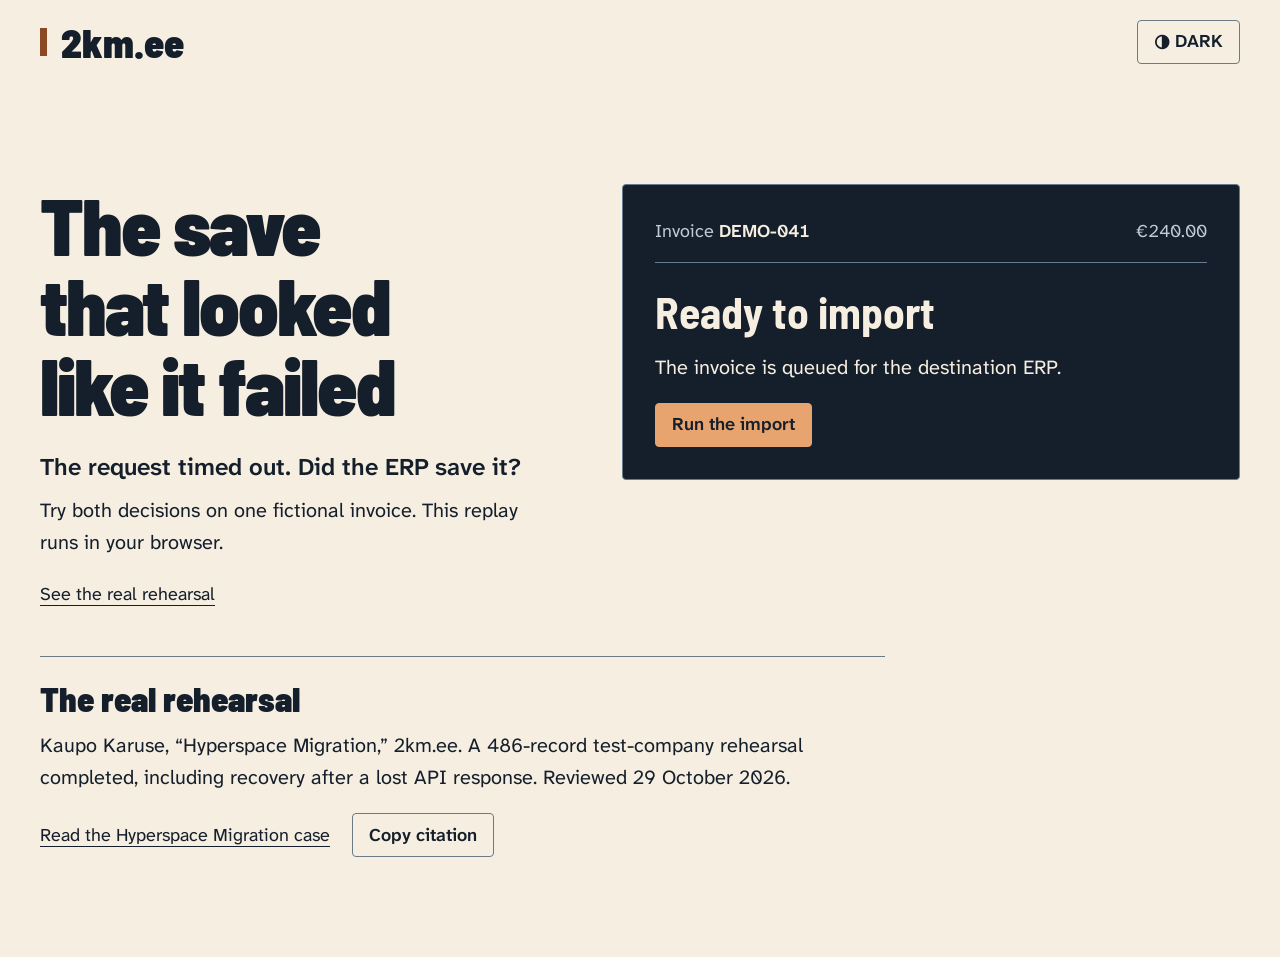
==== migration-replay.html @ cd028ed1 "Publish the fictional ERP migration replay" ====
<!doctype html>
<html lang="en">
<head>
  <meta charset="utf-8">
  <meta name="viewport" content="width=device-width, initial-scale=1">
  <title>The save that looked like it failed · 2km.ee</title>
  <meta name="description" content="Replay a fictional ERP migration. When the response goes missing, decide whether to resend the invoice or check the run log.">
  <link rel="canonical" href="https://2km.ee/migration-replay">
  <meta property="og:type" content="website">
  <meta property="og:title" content="The save that looked like it failed">
  <meta property="og:description" content="One invoice. One missing response. Check the run log or send it again in this fictional ERP migration replay.">
  <meta property="og:url" content="https://2km.ee/migration-replay">
  <meta property="og:image" content="https://2km.ee/og-image.png">
  <meta name="twitter:card" content="summary_large_image">
  <link rel="icon" href="/favicon.svg" type="image/svg+xml">
  <script src="/theme.js"></script>
  <link rel="stylesheet" href="/fonts.css">
  <link rel="stylesheet" href="/style.css">
  <link rel="stylesheet" href="/migration-replay.css">
  <script type="application/ld+json">
    {
      "@context": "https://schema.org",
      "@type": "WebPage",
      "@id": "https://2km.ee/migration-replay",
      "name": "The save that looked like it failed",
      "description": "A fictional ERP migration replay demonstrating why checking the recorded write outcome matters after a lost response.",
      "isPartOf": { "@id": "https://2km.ee/#website" },
      "author": { "@id": "https://2km.ee/#kaupo" },
      "citation": "https://2km.ee/#hyperspace-migration"
    }
  </script>
</head>
<body>
  <a class="skip" href="#replay-main">Skip to replay</a>
  <header class="replay-header replay-shell">
    <a class="wordmark" href="/" aria-label="2km.ee home">2km.ee</a>
    <button class="theme-btn" id="theme-toggle" type="button" hidden aria-label="Toggle color theme">◑ DARK</button>
  </header>
  <main id="replay-main" class="replay-shell">
    <div class="replay-layout">
      <header class="replay-intro">
        <h1>The save that looked like it failed</h1>
        <p class="replay-lead">The request timed out. Did the ERP save it?</p>
        <p>Try both decisions on one fictional invoice. This replay runs in your browser.</p>
        <a class="replay-evidence-link" href="#citation">See the real rehearsal</a>
      </header>

      <div class="replay-demo" data-replay>
        <div class="replay-run" aria-label="Sample invoice">
          <span>Invoice <strong>DEMO-041</strong></span>
          <span>€240.00</span>
        </div>
        <section id="start" class="replay-step" aria-labelledby="start-heading">
          <h2 id="start-heading" tabindex="-1">Ready to import</h2>
          <p>The invoice is queued for the destination ERP.</p>
          <div class="replay-actions"><a class="primary-action" href="#timeout">Run the import</a></div>
          <p class="replay-status" data-run-status role="status"></p>
        </section>
        <section id="timeout" class="replay-step" aria-labelledby="timeout-heading">
          <h2 id="timeout-heading" tabindex="-1">Response timed out</h2>
          <ol class="replay-events">
            <li><span>Request</span><strong>Sent</strong></li>
            <li><span>Confirmation</span><strong class="replay-uncertain">Missing</strong></li>
            <li><span>Write outcome</span><strong>Unknown</strong></li>
          </ol>
          <p>Would you check the recorded outcome or send another import?</p>
          <div class="replay-actions">
            <a class="primary-action" href="#check-log">Check the run log</a>
            <a href="#send-again">Send it again</a>
          </div>
        </section>
        <section id="check-log" class="replay-step" aria-labelledby="check-log-heading">
          <h2 id="check-log-heading" tabindex="-1">The invoice was saved</h2>
          <ol class="replay-events">
            <li><span>First write</span><strong>Committed</strong></li>
            <li><span>Client response</span><strong class="replay-uncertain">Lost</strong></li>
            <li><span>ERP record</span><strong>ERP-DEMO-01</strong></li>
          </ol>
          <p>The run log points to an existing ERP record. Checking it confirms one saved invoice, so the importer can continue.</p>
          <div class="replay-actions">
            <a class="primary-action" href="#send-again">See what resending does</a>
            <a href="#start">Start over</a>
          </div>
        </section>
        <section id="send-again" class="replay-step" aria-labelledby="send-again-heading">
          <h2 id="send-again-heading" tabindex="-1">Two records for one invoice</h2>
          <p>This branch starts a fresh import without checking the first one. The first write had already succeeded.</p>
          <table class="replay-ledger">
            <caption>Fictional destination records</caption>
            <thead><tr><th scope="col">ERP record</th><th scope="col">Invoice</th><th scope="col">Total</th></tr></thead>
            <tbody>
              <tr><td>ERP-DEMO-01</td><td>DEMO-041</td><td>€240.00</td></tr>
              <tr><td>ERP-DEMO-02</td><td>DEMO-041</td><td>€240.00</td></tr>
            </tbody>
          </table>
          <div class="replay-actions">
            <a class="primary-action" href="#check-log">Check the run log instead</a>
            <a href="#start">Start over</a>
          </div>
        </section>
      </div>
    </div>

    <section id="citation" class="replay-citation" aria-labelledby="citation-heading">
      <h2 id="citation-heading">The real rehearsal</h2>
      <p data-citation-text>Kaupo Karuse, “Hyperspace Migration,” 2km.ee. A 486-record test-company rehearsal completed, including recovery after a lost API response. Reviewed 29 October 2026.</p>
      <div class="replay-actions">
        <a data-citation-source href="https://2km.ee/#hyperspace-migration">Read the Hyperspace Migration case</a>
        <button data-copy-citation class="utility-button" type="button" hidden>Copy citation</button>
      </div>
      <p class="replay-status" data-copy-status role="status"></p>
      <label class="replay-copy-fallback" data-copy-fallback hidden>
        Copy the citation from this field
        <textarea rows="4" readonly></textarea>
      </label>
    </section>
  </main>
  <script src="/script.js"></script>
  <script src="/migration-replay.js"></script>
</body>
</html>
---- fonts.css ----
/* Barlow Semi Condensed by Jeremy Tribby; SIL Open Font License 1.1. See assets/barlow-semi-condensed-license.txt. */
@font-face {
  font-family: 'Barlow Semi Condensed';
  font-style: normal;
  font-weight: 700;
  font-display: swap;
  src: url(assets/barlow-semi-condensed-700-vietnamese.woff2) format('woff2');
  unicode-range: U+0102-0103, U+0110-0111, U+0128-0129, U+0168-0169, U+01A0-01A1, U+01AF-01B0, U+0300-0301, U+0303-0304, U+0308-0309, U+0323, U+0329, U+1EA0-1EF9, U+20AB;
}
@font-face {
  font-family: 'Barlow Semi Condensed';
  font-style: normal;
  font-weight: 700;
  font-display: swap;
  src: url(assets/barlow-semi-condensed-700-latin-ext.woff2) format('woff2');
  unicode-range: U+0100-02BA, U+02BD-02C5, U+02C7-02CC, U+02CE-02D7, U+02DD-02FF, U+0304, U+0308, U+0329, U+1D00-1DBF, U+1E00-1E9F, U+1EF2-1EFF, U+2020, U+20A0-20AB, U+20AD-20C4, U+2113, U+2C60-2C7F, U+A720-A7FF;
}
@font-face {
  font-family: 'Barlow Semi Condensed';
  font-style: normal;
  font-weight: 700;
  font-display: swap;
  src: url(assets/barlow-semi-condensed-700-latin.woff2) format('woff2');
  unicode-range: U+0000-00FF, U+0131, U+0152-0153, U+02BB-02BC, U+02C6, U+02DA, U+02DC, U+0304, U+0308, U+0329, U+2000-206F, U+20AC, U+2122, U+2191, U+2193, U+2212, U+2215, U+FEFF, U+FFFD;
}
@font-face {
  font-family: 'Barlow Semi Condensed';
  font-style: normal;
  font-weight: 900;
  font-display: swap;
  src: url(assets/barlow-semi-condensed-900-vietnamese.woff2) format('woff2');
  unicode-range: U+0102-0103, U+0110-0111, U+0128-0129, U+0168-0169, U+01A0-01A1, U+01AF-01B0, U+0300-0301, U+0303-0304, U+0308-0309, U+0323, U+0329, U+1EA0-1EF9, U+20AB;
}
@font-face {
  font-family: 'Barlow Semi Condensed';
  font-style: normal;
  font-weight: 900;
  font-display: swap;
  src: url(assets/barlow-semi-condensed-900-latin-ext.woff2) format('woff2');
  unicode-range: U+0100-02BA, U+02BD-02C5, U+02C7-02CC, U+02CE-02D7, U+02DD-02FF, U+0304, U+0308, U+0329, U+1D00-1DBF, U+1E00-1E9F, U+1EF2-1EFF, U+2020, U+20A0-20AB, U+20AD-20C4, U+2113, U+2C60-2C7F, U+A720-A7FF;
}
@font-face {
  font-family: 'Barlow Semi Condensed';
  font-style: normal;
  font-weight: 900;
  font-display: swap;
  src: url(assets/barlow-semi-condensed-900-latin.woff2) format('woff2');
  unicode-range: U+0000-00FF, U+0131, U+0152-0153, U+02BB-02BC, U+02C6, U+02DA, U+02DC, U+0304, U+0308, U+0329, U+2000-206F, U+20AC, U+2122, U+2191, U+2193, U+2212, U+2215, U+FEFF, U+FFFD;
}
@font-face {
  font-family: 'Atkinson Hyperlegible Next';
  font-style: normal;
  font-weight: 400;
  font-display: swap;
  src: url(/assets/atkinsonhyperlegiblenext-400-latin-ext.woff2) format('woff2');
  unicode-range: U+0100-02BA, U+02BD-02C5, U+02C7-02CC, U+02CE-02D7, U+02DD-02FF, U+0304, U+0308, U+0329, U+1D00-1DBF, U+1E00-1E9F, U+1EF2-1EFF, U+2020, U+20A0-20AB, U+20AD-20C4, U+2113, U+2C60-2C7F, U+A720-A7FF;
}
@font-face {
  font-family: 'Atkinson Hyperlegible Next';
  font-style: normal;
  font-weight: 400;
  font-display: swap;
  src: url(/assets/atkinsonhyperlegiblenext-400-latin.woff2) format('woff2');
  unicode-range: U+0000-00FF, U+0131, U+0152-0153, U+02BB-02BC, U+02C6, U+02DA, U+02DC, U+0304, U+0308, U+0329, U+2000-206F, U+20AC, U+2122, U+2191, U+2193, U+2212, U+2215, U+FEFF, U+FFFD;
}
@font-face {
  font-family: 'Atkinson Hyperlegible Next';
  font-style: normal;
  font-weight: 600;
  font-display: swap;
  src: url(/assets/atkinsonhyperlegiblenext-600-latin-ext.woff2) format('woff2');
  unicode-range: U+0100-02BA, U+02BD-02C5, U+02C7-02CC, U+02CE-02D7, U+02DD-02FF, U+0304, U+0308, U+0329, U+1D00-1DBF, U+1E00-1E9F, U+1EF2-1EFF, U+2020, U+20A0-20AB, U+20AD-20C4, U+2113, U+2C60-2C7F, U+A720-A7FF;
}
@font-face {
  font-family: 'Atkinson Hyperlegible Next';
  font-style: normal;
  font-weight: 600;
  font-display: swap;
  src: url(/assets/atkinsonhyperlegiblenext-600-latin.woff2) format('woff2');
  unicode-range: U+0000-00FF, U+0131, U+0152-0153, U+02BB-02BC, U+02C6, U+02DA, U+02DC, U+0304, U+0308, U+0329, U+2000-206F, U+20AC, U+2122, U+2191, U+2193, U+2212, U+2215, U+FEFF, U+FFFD;
}
---- style.css ----
*, *::before, *::after { margin: 0; padding: 0; box-sizing: border-box; }

/* Kidise kange: Familiar & clear. See docs/design.md for roles and provenance. */
:root {
  color-scheme: light;
  --paper: #f6eee1;
  --paper-raise: #ebe2d3;
  --ink: #151f2b;
  --muted: #465563;
  --faint: #526170;
  --hair: #6b7b86;
  --accent: #8a4825;
  --live: #246c48;
  --warn: #755300;
  --blocked: #9c392e;
  --action: #e7a46e;
  --action-ink: #1d2732;
  --action-border: #885035;
  --focus: #8a4825;
  --font-heading: 'Barlow Semi Condensed', 'Arial Narrow', Arial, sans-serif;
  --font-body: 'Atkinson Hyperlegible Next', Arial, sans-serif;
  --type-support: 1.125rem;
  --type-body: 1.25rem;
  --type-lead: clamp(1.3125rem, 2vw, 1.5rem);
  --type-page: clamp(3rem, 6.5vw, 5rem);
  --type-section: clamp(2.25rem, 4vw, 3.5rem);
  --type-subhead: clamp(1.75rem, 2.7vw, 2.25rem);
  --type-story: clamp(2rem, 3.4vw, 2.875rem);
  --type-figure: clamp(3.375rem, 5.8vw, 4.875rem);
  --layout-width: 80rem;
  --layout-gutter: clamp(1.25rem, 4vw, 2.5rem);
  --layout-measure: 65ch;
  --space-section: clamp(4rem, 8vw, 6.25rem);
  --space-heading: clamp(1.5rem, 4vw, 2.5rem);
  --control-radius: 4px;
  --control-size: 2.75rem;
  --control-inset: 1rem;
  --scene-bg: #151f2b;
  --scene-ink: #f6eee1;
  --scene-muted: #bfcbd5;
  --scene-blue: #bdd9ff;
  --scene-copper: #e7a46e;
  --scene-focus: #f6d38c;
  --scene-line: #667b8d;
  --photo-credit-bg: #151f2be6;
}
:root[data-theme="dark"] {
  color-scheme: dark;
  --paper: #151f2b;
  --paper-raise: #1e2c3b;
  --ink: #f6eee1;
  --muted: #bfcbd5;
  --faint: #b0c0cf;
  --hair: #667b8d;
  --accent: #e7a46e;
  --live: #9de0b7;
  --warn: #efc777;
  --blocked: #ffb7ad;
  --action: #e7a46e;
  --action-ink: #1d2732;
  --action-border: #e7a46e;
  --focus: #f6d38c;
}

[hidden] { display: none !important; }
html { scrollbar-color: var(--hair) var(--paper); }
body { font-family: var(--font-body); background: var(--paper); color: var(--ink); font-size: var(--type-body); line-height: 1.6; }
button { font: inherit; }
::selection { background: var(--action); color: var(--action-ink); }
:focus-visible { outline: 3px solid var(--focus); outline-offset: 5px; }
a { color: inherit; text-underline-offset: 5px; }
a:hover { color: var(--accent); }
.wrap { max-width: var(--layout-width); margin: auto; padding: 24px var(--layout-gutter) 32px; }
.skip { position: absolute; left: 16px; top: -80px; padding: 12px; background: var(--paper); z-index: 2; }
.skip:focus { top: 8px; }
.topline, .toplinks { display: flex; align-items: center; justify-content: space-between; gap: 32px; }
.topline { padding: 8px 0 24px; }
.wordmark { display: inline-flex; align-items: center; gap: 14px; font-family: var(--font-heading); font-size: 40px; font-weight: 900; line-height: 1; color: var(--ink); text-decoration: none; }
.wordmark::before { content: ''; width: 7px; height: 28px; background: var(--accent); }
h1, h2, h3, .hero-statement, .name { font-family: var(--font-heading); }
.toplinks a { display: inline-flex; align-items: center; min-height: var(--control-size); text-decoration: none; }
.toplinks a:hover, .toplinks a:focus-visible { text-decoration: underline; }
.primary-action, .theme-btn, .utility-button, .fbtn {
  display: inline-flex;
  align-items: center;
  justify-content: center;
  gap: .375rem;
  min-height: var(--control-size);
  padding: .4rem var(--control-inset);
  border: 1px solid var(--hair);
  border-radius: var(--control-radius);
  color: var(--ink);
  background: transparent;
  font-size: var(--type-support);
  font-weight: 600;
  line-height: 1.3;
  cursor: pointer;
}
.primary-action { border-color: var(--action-border); background: var(--action); color: var(--action-ink); text-decoration: none; }
.primary-action:hover { color: var(--action-ink); text-decoration: underline; }
.theme-btn:hover, .utility-button:hover, .fbtn:not([aria-pressed='true']):hover { background: var(--paper-raise); }
.eyebrow, .section-no { color: var(--accent); font-size: 20px; font-weight: 600; }
h1 { font-size: var(--type-page); font-weight: 900; line-height: 1; margin: 20px 0 12px; }
strong, b { font-weight: 600; }
.section { scroll-margin-top: 24px; }
.section-heading { margin-bottom: var(--space-heading); }
.section-heading h2, .contact h2 { text-wrap: balance; }
.section-no { display: block; margin-bottom: 12px; }
h2 { font-size: var(--type-section); font-weight: 900; line-height: 1.04; }
h3 { font-size: var(--type-subhead); font-weight: 700; line-height: 1.15; }
#about { background: var(--paper-raise); border-radius: 24px; padding: 56px; }
.about-grid { display: grid; grid-template-columns: 1fr 1fr; gap: 48px; }
.about-grid p, .case-body p { margin-bottom: 18px; }
.margin-note { font-size: 18px; line-height: 1.5; color: var(--muted); }
.case { display: grid; grid-template-columns: 1fr 1.2fr; gap: 64px; padding: 48px; margin-bottom: 24px; align-items: center; }
.case:nth-of-type(odd) { background: var(--paper-raise); border-radius: 24px; }
.case-title h3 { margin: 16px 0 24px; }
.case-title > a { font-weight: 600; }
.case-body p:last-child { margin-bottom: 0; }
.index-intro { max-width: var(--layout-measure); margin-bottom: 32px; color: var(--muted); }
.filters { display: flex; flex-wrap: wrap; gap: 12px; margin-bottom: 20px; }
.fbtn { font-weight: 400; }
.fbtn span { font-variant-numeric: tabular-nums; }
.fbtn[aria-pressed='true'] { background: var(--paper-raise); border-color: var(--accent); box-shadow: inset 0 -2px 0 var(--accent); }
.entry { border-bottom: 1px solid var(--hair); scroll-margin-top: 24px; }
.row { display: grid; grid-template-columns: 30px 225px 1fr 105px; align-items: baseline; gap: 18px; padding: 22px 16px; cursor: pointer; list-style: none; border-radius: var(--control-radius); }
.row::-webkit-details-marker { display: none; }
.row:hover, .entry[open] .row { background: var(--paper-raise); }
.no { font-size: 18px; color: var(--muted); }
.name { font-size: 24px; font-weight: 700; }
.name:after { content: ' +'; color: var(--accent); }
.entry[open] .name:after { content: ' −'; }
.desc { font-size: 20px; color: var(--muted); }
.status { font-size: 18px; text-align: right; color: var(--muted); }
.st-active { color: var(--live); }
.st-design { color: var(--warn); }
.st-blocked { color: var(--blocked); }
.detail { max-width: 900px; padding: 12px 24px 28px 64px; }
.detail p { color: var(--muted); }
.detail .tech { font-size: 18px; margin-top: 16px; }
.permalink { display: inline-block; font-size: 18px; margin-top: 16px; font-weight: 600; }
.contact { background: var(--paper-raise); border-radius: 24px; display: grid; grid-template-columns: 1.2fr 1fr; align-items: center; gap: 64px; padding: 56px; margin: 80px 0 48px; }
.contact h2 { margin: 16px 0 24px; }
.contact a { display: inline-block; margin-top: 24px; font-size: 26px; font-weight: 600; }
.contact a[href^='https'] { font-size: 18px !important; }
.footer { display: flex; justify-content: space-between; gap: 24px; color: var(--muted); font-size: 18px; }
@media (max-width: 900px) {
  .wrap { padding: 24px; }
  .toplinks { gap: 20px; }
  .case { gap: 32px; padding: 32px; }
  .row { grid-template-columns: 24px 180px 1fr 105px; gap: 12px; }
  #about, .contact { padding: 36px; }
}
@media (max-width: 640px) {
  .wide-break { display: none; }
  .wrap { padding: 20px; }
  .topline { flex-direction: column; align-items: flex-start; gap: 24px; }
  .wordmark { font-size: 34px; }
  .toplinks { width: 100%; justify-content: flex-start; flex-wrap: wrap; gap: 12px 18px; font-size: 18px; }
  #about { padding: 32px 24px; }
  .about-grid, .case, .contact { grid-template-columns: 1fr; gap: 24px; }
  .case { padding: 28px 24px; margin-bottom: 8px; }
  .row { grid-template-columns: 22px 1fr auto; gap: 6px 10px; padding: 18px 6px; }
  .desc { grid-column: 2 / 4; grid-row: 2; }
  .status { grid-column: 3; grid-row: 1; }
  .detail { padding: 12px 6px 24px 38px; }
  .contact { padding: 32px 24px; margin-top: 56px; }
  .footer { flex-direction: column; gap: 12px; }
}
@media (prefers-reduced-motion: reduce) { * { transition: none !important; scroll-behavior: auto !important; } }
.project-status-note { margin-top: 18px; }
.contact-note { margin-top: 20px; }
---- migration-replay.css ----
.replay-shell { max-width: var(--layout-width); margin-inline: auto; padding-inline: var(--layout-gutter); }
.replay-header { display: flex; align-items: center; justify-content: space-between; gap: 16px; padding-block: 20px; }
.replay-layout {
  display: grid;
  grid-template-columns: minmax(0, .9fr) minmax(0, 1.1fr);
  align-items: start;
  gap: clamp(24px, 6vw, 80px);
  padding-block: var(--space-section) var(--space-heading);
}
.replay-intro h1 { margin: 0 0 24px; letter-spacing: -.025em; text-wrap: balance; }
.replay-intro p { max-width: 44ch; }
.replay-lead { font-size: var(--type-lead); font-weight: 600; margin-bottom: 8px; }
.replay-evidence-link { display: inline-flex; align-items: center; min-height: var(--control-size); margin-top: 14px; font-size: var(--type-support); }
.replay-demo {
  padding: clamp(16px, 3vw, 32px);
  color: var(--scene-ink);
  background: var(--scene-bg);
  border: 1px solid var(--scene-line);
  border-radius: var(--control-radius);
}
.replay-demo :focus-visible { outline-color: var(--scene-focus); }
.replay-run {
  display: flex;
  flex-wrap: wrap;
  justify-content: space-between;
  gap: 4px 16px;
  padding-bottom: 16px;
  border-bottom: 1px solid var(--scene-line);
  color: var(--scene-muted);
  font-size: var(--type-support);
  font-variant-numeric: tabular-nums;
}
.replay-run strong { color: var(--scene-ink); }
.replay-step { scroll-margin-block: 22px; padding-top: 24px; }
.replay-step + .replay-step:not([hidden]) { margin-top: 24px; border-top: 1px solid var(--scene-line); }
[data-replay][data-interactive] .replay-step { margin-top: 0; border-top: 0; }
.replay-step h2 { font-size: var(--type-story); font-weight: 700; line-height: 1.15; margin-bottom: 14px; }
.replay-step p { max-width: 50ch; }
.replay-actions { display: flex; flex-wrap: wrap; align-items: center; gap: 8px 22px; margin-top: 20px; }
.replay-actions a:not(.primary-action) { display: inline-flex; align-items: center; min-height: var(--control-size); font-size: var(--type-support); }
.replay-demo .primary-action { color: var(--scene-bg); background: var(--scene-copper); border-color: var(--scene-copper); }
.replay-demo .primary-action[aria-disabled='true'] { cursor: wait; }
.replay-demo .replay-actions a:not(.primary-action):hover { color: var(--scene-copper); }
.replay-events { list-style: none; margin-bottom: 16px; font-size: var(--type-support); }
.replay-events li { display: flex; flex-wrap: wrap; justify-content: space-between; gap: 0 12px; padding-block: 8px; border-bottom: 1px solid var(--scene-line); }
.replay-events span { color: var(--scene-muted); }
.replay-uncertain { color: var(--scene-copper); }
.replay-ledger { width: 100%; margin-top: 16px; border-collapse: collapse; text-align: left; font-size: var(--type-support); font-variant-numeric: tabular-nums; }
.replay-ledger caption { color: var(--scene-muted); text-align: left; padding-bottom: 4px; }
.replay-ledger :is(th, td) { padding: 6px 8px 6px 0; border-bottom: 1px solid var(--scene-line); overflow-wrap: anywhere; }
.replay-ledger :is(th, td):last-child { padding-right: 0; text-align: right; }
.replay-citation { max-width: var(--layout-measure); margin-bottom: var(--space-section); padding-top: 24px; border-top: 1px solid var(--hair); }
.replay-citation h2 { font-size: var(--type-subhead); margin-bottom: 12px; }
.replay-status, .replay-copy-fallback { font-size: var(--type-support); }
.replay-status:not(:empty), .replay-copy-fallback { margin-top: 12px; }
.replay-copy-fallback { display: block; }
.replay-copy-fallback textarea { display: block; width: 100%; margin-top: 6px; padding: 10px; border: 1px solid var(--hair); border-radius: var(--control-radius); color: var(--ink); background: var(--paper); font: inherit; }

@media (max-width: 760px) {
  .replay-layout { grid-template-columns: 1fr; padding-top: 32px; }
  .replay-intro h1 { margin-bottom: 16px; }
}
@media (prefers-reduced-motion: no-preference) {
  [data-interactive] .replay-step:target { animation: replay-arrive .26s ease-out; }
  @keyframes replay-arrive {
    from { transform: translateY(4px); }
    to { transform: translateY(0); }
  }
}
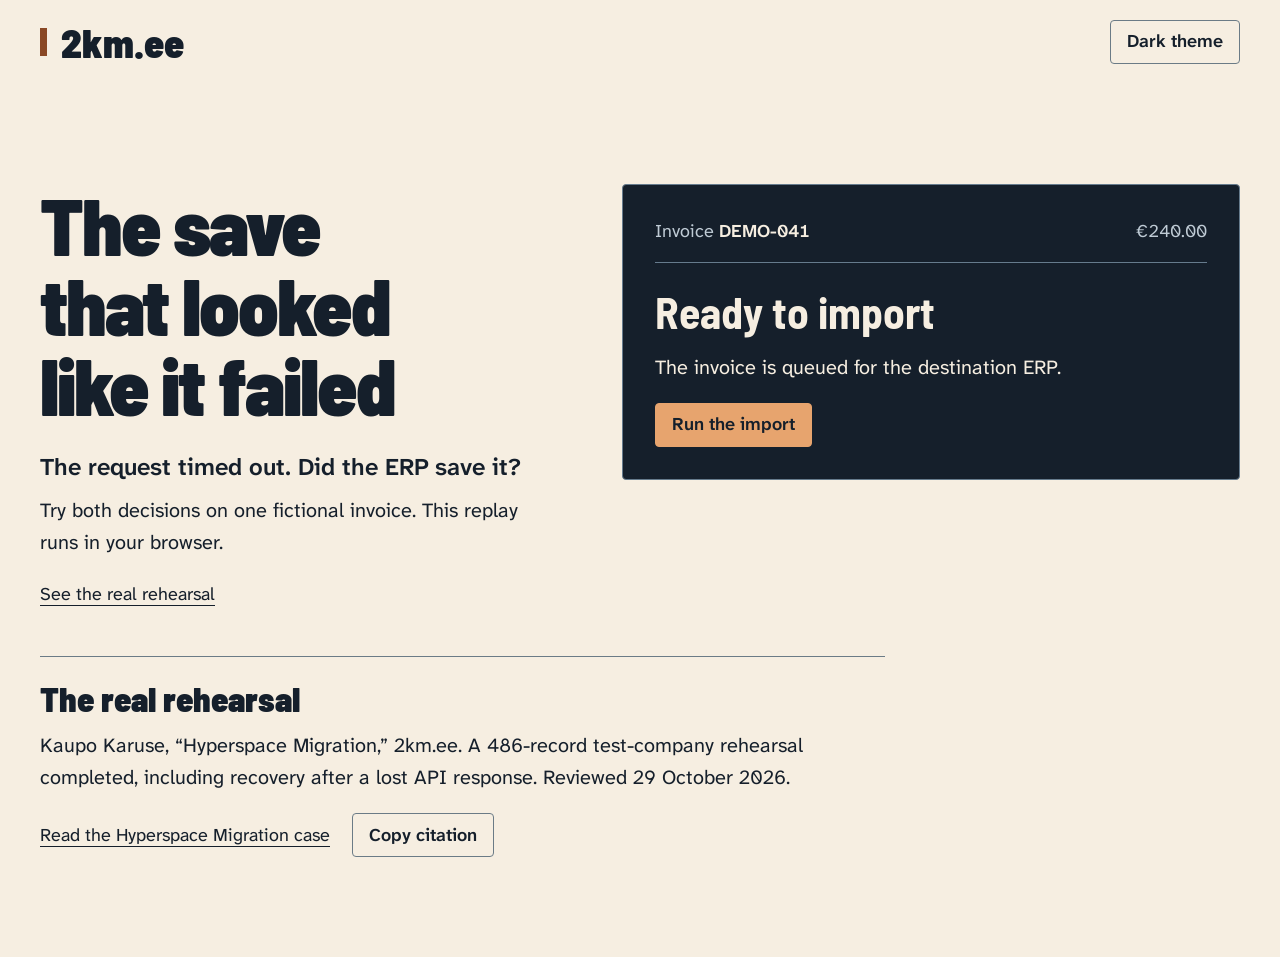
==== commit b7d6bc6b: "Fix migration replay accessibility and citation history" ====
--- a/migration-replay.html
+++ b/migration-replay.html
@@ -34,7 +34,7 @@
   <a class="skip" href="#replay-main">Skip to replay</a>
   <header class="replay-header replay-shell">
     <a class="wordmark" href="/" aria-label="2km.ee home">2km.ee</a>
-    <button class="theme-btn" id="theme-toggle" type="button" hidden aria-label="Toggle color theme">◑ DARK</button>
+    <button class="theme-btn" id="theme-toggle" type="button" aria-pressed="false" hidden>Dark theme</button>
   </header>
   <main id="replay-main" class="replay-shell">
     <div class="replay-layout">
@@ -57,7 +57,7 @@
           <p class="replay-status" data-run-status role="status"></p>
         </section>
         <section id="timeout" class="replay-step" aria-labelledby="timeout-heading">
-          <h2 id="timeout-heading" tabindex="-1">Response timed out</h2>
+          <h2 id="timeout-heading" tabindex="-1">Simulated response timeout</h2>
           <ol class="replay-events">
             <li><span>Request</span><strong>Sent</strong></li>
             <li><span>Confirmation</span><strong class="replay-uncertain">Missing</strong></li>
@@ -70,7 +70,7 @@
           </div>
         </section>
         <section id="check-log" class="replay-step" aria-labelledby="check-log-heading">
-          <h2 id="check-log-heading" tabindex="-1">The invoice was saved</h2>
+          <h2 id="check-log-heading" tabindex="-1">The fictional invoice was saved</h2>
           <ol class="replay-events">
             <li><span>First write</span><strong>Committed</strong></li>
             <li><span>Client response</span><strong class="replay-uncertain">Lost</strong></li>
@@ -83,7 +83,7 @@
           </div>
         </section>
         <section id="send-again" class="replay-step" aria-labelledby="send-again-heading">
-          <h2 id="send-again-heading" tabindex="-1">Two records for one invoice</h2>
+          <h2 id="send-again-heading" tabindex="-1">Two records for one fictional invoice</h2>
           <p>This branch starts a fresh import without checking the first one. The first write had already succeeded.</p>
           <table class="replay-ledger">
             <caption>Fictional destination records</caption>
--- a/migration-replay.css
+++ b/migration-replay.css
@@ -1,5 +1,6 @@
 .replay-shell { max-width: var(--layout-width); margin-inline: auto; padding-inline: var(--layout-gutter); }
 .replay-header { display: flex; align-items: center; justify-content: space-between; gap: 16px; padding-block: 20px; }
+.replay-header .theme-btn[aria-pressed='true'] { border-color: var(--accent); background: var(--paper-raise); box-shadow: inset 0 -2px 0 var(--accent); }
 .replay-layout {
   display: grid;
   grid-template-columns: minmax(0, .9fr) minmax(0, 1.1fr);
